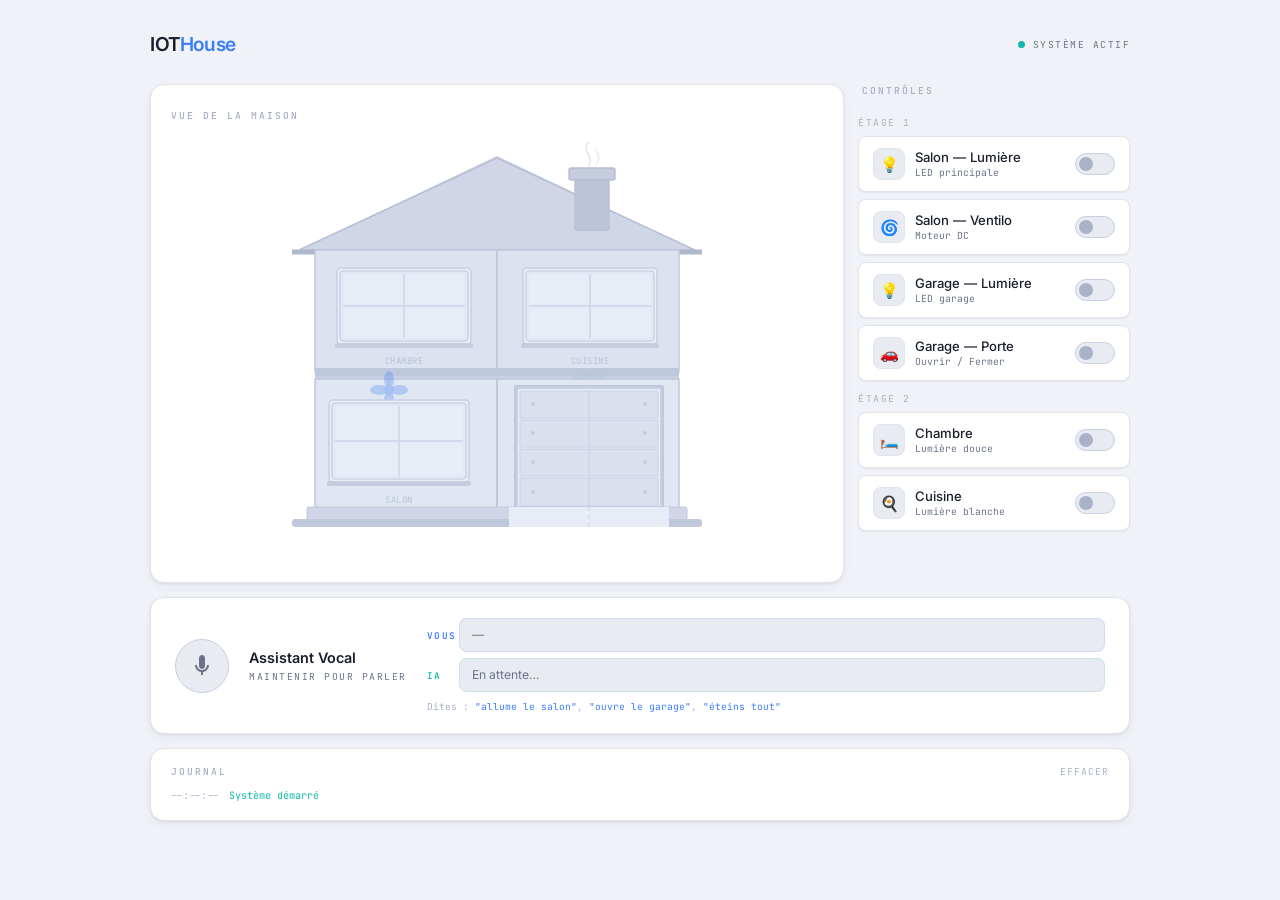
==== index.html @ 8f105ed3 "Connexion front et back" ====
<!DOCTYPE html>
<html lang="fr">
<head>
  <meta charset="UTF-8" />
  <meta name="viewport" content="width=device-width, initial-scale=1.0" />
  <title>IOT House — Maison Connectée</title>
  <link rel="preconnect" href="https://fonts.googleapis.com" />
  <link href="https://fonts.googleapis.com/css2?family=Inter:wght@300;400;500;600&family=JetBrains+Mono:wght@400;500&display=swap" rel="stylesheet" />
  <link rel="stylesheet" href="style.css" />
</head>
<body>

  <header>
    <div class="logo">IOT<span>House</span></div>
    <div class="header-right">
      <span class="status-dot"></span>
      <span class="status-label">SYSTÈME ACTIF</span>
    </div>
  </header>

  <main class="main-grid">

    <!-- ===== HOUSE ILLUSTRATION ===== -->
    <section class="house-card">
      <p class="card-label">Vue de la Maison</p>
      <div class="house-wrap">

        <svg id="house-svg" viewBox="0 0 520 420" xmlns="http://www.w3.org/2000/svg">

          <!-- TOIT -->
          <polygon points="58,114 260,18 462,114" fill="#c8cfe0"/>
          <polygon points="62,112 260,20 458,112" fill="#d0d6e8" stroke="#b8c0d4" stroke-width="1.5"/>
          <line x1="55" y1="114" x2="465" y2="114" stroke="#b0b8cc" stroke-width="5"/>

          <!-- Cheminée -->
          <rect x="338" y="34" width="34" height="58" rx="2" fill="#bcc4d8" stroke="#b8c0d4" stroke-width="1.5"/>
          <rect x="332" y="30" width="46" height="12" rx="2" fill="#c4ccde" stroke="#b8c0d4" stroke-width="1.5"/>
          <path d="M352 28 Q355 20 350 14 Q347 8 352 4" fill="none" stroke="#c8d0e4" stroke-width="1.5" stroke-linecap="round" opacity="0.6"/>
          <path d="M360 26 Q364 17 358 11" fill="none" stroke="#c8d0e4" stroke-width="1.5" stroke-linecap="round" opacity="0.4"/>

          <!-- ÉTAGE 2 : CHAMBRE | CUISINE -->
          <rect x="78" y="112" width="364" height="122" fill="#dce2f0" stroke="#c0c8dc" stroke-width="1.5"/>
          <line x1="260" y1="112" x2="260" y2="234" stroke="#c0c8dc" stroke-width="2"/>

          <!-- Fenêtre CHAMBRE -->
          <rect x="100" y="130" width="134" height="76" rx="4" fill="#eaecf6" stroke="#c8d0e4" stroke-width="1.5"/>
          <rect x="103" y="133" width="128" height="70" rx="3" fill="#e2e8f4" stroke="#c0c8dc" stroke-width="1"/>
          <rect id="win-chambre" x="106" y="136" width="122" height="64" rx="2" class="win off"/>
          <line x1="167" y1="136" x2="167" y2="200" stroke="#ccd4e8" stroke-width="1.5"/>
          <line x1="106" y1="168" x2="228" y2="168" stroke="#ccd4e8" stroke-width="1.5"/>
          <rect x="98" y="205" width="138" height="5" rx="2" fill="#c4ccde"/>

          <!-- Fenêtre CUISINE -->
          <rect x="286" y="130" width="134" height="76" rx="4" fill="#eaecf6" stroke="#c8d0e4" stroke-width="1.5"/>
          <rect x="289" y="133" width="128" height="70" rx="3" fill="#e2e8f4" stroke="#c0c8dc" stroke-width="1"/>
          <rect id="win-cuisine" x="292" y="136" width="122" height="64" rx="2" class="win off"/>
          <line x1="353" y1="136" x2="353" y2="200" stroke="#ccd4e8" stroke-width="1.5"/>
          <line x1="292" y1="168" x2="414" y2="168" stroke="#ccd4e8" stroke-width="1.5"/>
          <rect x="284" y="205" width="138" height="5" rx="2" fill="#c4ccde"/>

          <text x="167" y="226" class="svg-label">CHAMBRE</text>
          <text x="353" y="226" class="svg-label">CUISINE</text>

          <!-- PLANCHER -->
          <rect x="78" y="230" width="364" height="10" fill="#bcc8dc"/>
          <rect x="78" y="238" width="364" height="3" fill="#c8d0e4"/>

          <!-- ÉTAGE 1 : SALON | GARAGE -->
          <rect x="78" y="241" width="364" height="130" fill="#e0e6f2" stroke="#c0c8dc" stroke-width="1.5"/>
          <line x1="260" y1="241" x2="260" y2="371" stroke="#c0c8dc" stroke-width="2"/>

          <!-- Ventilateur SALON -->
          <g id="fan-group" opacity="0.35">
            <line x1="152" y1="241" x2="152" y2="249" stroke="#3b7df8" stroke-width="2"/>
            <circle cx="152" cy="252" r="5" fill="#3b7df8"/>
            <g id="fan-blades">
              <ellipse cx="152" cy="242" rx="5" ry="9" fill="#3b7df8" opacity="0.8"/>
              <ellipse cx="152" cy="242" rx="5" ry="9" fill="#3b7df8" opacity="0.8" transform="rotate(90,152,252)"/>
              <ellipse cx="152" cy="242" rx="5" ry="9" fill="#3b7df8" opacity="0.8" transform="rotate(180,152,252)"/>
              <ellipse cx="152" cy="242" rx="5" ry="9" fill="#3b7df8" opacity="0.8" transform="rotate(270,152,252)"/>
            </g>
          </g>

          <!-- Fenêtre SALON -->
          <rect x="92" y="262" width="140" height="82" rx="4" fill="#eaecf6" stroke="#c8d0e4" stroke-width="1.5"/>
          <rect x="95" y="265" width="134" height="76" rx="3" fill="#e2e8f4" stroke="#c0c8dc" stroke-width="1"/>
          <rect id="win-salon" x="98" y="268" width="128" height="70" rx="2" class="win off"/>
          <line x1="162" y1="268" x2="162" y2="338" stroke="#ccd4e8" stroke-width="1.5"/>
          <line x1="98"  y1="303" x2="226" y2="303" stroke="#ccd4e8" stroke-width="1.5"/>
          <rect x="90" y="343" width="144" height="5" rx="2" fill="#c4ccde"/>

          <!-- GARAGE -->
          <rect x="278" y="248" width="148" height="123" rx="2" fill="#c8d0e4" stroke="#c0c8dc" stroke-width="2"/>
          <rect x="281" y="251" width="142" height="117" rx="1" fill="#eaecf6"/>
          <rect id="garage-interior" x="282" y="252" width="140" height="115" fill="#ffd060" opacity="0" rx="1"/>

          <g id="garage-panel-1">
            <rect x="283" y="253" width="138" height="27" rx="1" fill="#dce0ee" stroke="#c8d0e4" stroke-width="1"/>
            <line x1="352" y1="253" x2="352" y2="280" stroke="#c8d0e4" stroke-width="1"/>
            <circle cx="296" cy="266" r="2" fill="#c4ccde"/>
            <circle cx="408" cy="266" r="2" fill="#c4ccde"/>
          </g>
          <g id="garage-panel-2">
            <rect x="283" y="282" width="138" height="27" rx="1" fill="#dce0ee" stroke="#c8d0e4" stroke-width="1"/>
            <line x1="352" y1="282" x2="352" y2="309" stroke="#c8d0e4" stroke-width="1"/>
            <circle cx="296" cy="295" r="2" fill="#c4ccde"/>
            <circle cx="408" cy="295" r="2" fill="#c4ccde"/>
          </g>
          <g id="garage-panel-3">
            <rect x="283" y="311" width="138" height="27" rx="1" fill="#dce0ee" stroke="#c8d0e4" stroke-width="1"/>
            <line x1="352" y1="311" x2="352" y2="338" stroke="#c8d0e4" stroke-width="1"/>
            <circle cx="296" cy="324" r="2" fill="#c4ccde"/>
            <circle cx="408" cy="324" r="2" fill="#c4ccde"/>
          </g>
          <g id="garage-panel-4">
            <rect x="283" y="340" width="138" height="28" rx="1" fill="#dce0ee" stroke="#c8d0e4" stroke-width="1"/>
            <line x1="352" y1="340" x2="352" y2="368" stroke="#c8d0e4" stroke-width="1"/>
            <circle cx="296" cy="354" r="2" fill="#c4ccde"/>
            <circle cx="408" cy="354" r="2" fill="#c4ccde"/>
          </g>

          <text x="162" y="365" class="svg-label">SALON</text>
          <text x="352" y="242" class="svg-label">GARAGE</text>

          <!-- SOL -->
          <rect x="70" y="369" width="380" height="14" rx="2" fill="#d0d6e8" stroke="#c0c8dc" stroke-width="1"/>
          <rect x="55" y="381" width="410" height="8" rx="3" fill="#c0c8dc"/>
          <rect x="272" y="369" width="160" height="20" fill="#e8ecf6"/>
          <line x1="352" y1="369" x2="352" y2="389" stroke="#c8d0e4" stroke-width="1" stroke-dasharray="4,4"/>

        </svg>

      </div>
    </section>

    <!-- ===== CONTROLS ===== -->
    <aside class="controls-panel">

      <p class="card-label" style="padding-left:4px;margin-bottom:8px">Contrôles</p>
      <p class="floor-label">Étage 1</p>

      <div class="room-card" id="card-salon" data-room="salon">
        <div class="room-info">
          <div class="room-icon">💡</div>
          <div>
            <div class="room-name">Salon — Lumière</div>
            <div class="room-sub">LED principale</div>
          </div>
        </div>
        <label class="toggle">
          <input type="checkbox" id="toggle-salon" />
          <span class="slider"></span>
        </label>
      </div>

      <div class="room-card fan-card" id="card-fan" data-room="fan">
        <div class="room-info">
          <div class="room-icon">🌀</div>
          <div>
            <div class="room-name">Salon — Ventilo</div>
            <div class="room-sub">Moteur DC</div>
          </div>
        </div>
        <label class="toggle motor-toggle">
          <input type="checkbox" id="toggle-fan" />
          <span class="slider"></span>
        </label>
      </div>

      <div class="room-card" id="card-garage-light" data-room="garage-light">
        <div class="room-info">
          <div class="room-icon">💡</div>
          <div>
            <div class="room-name">Garage — Lumière</div>
            <div class="room-sub">LED garage</div>
          </div>
        </div>
        <label class="toggle">
          <input type="checkbox" id="toggle-garage-light" />
          <span class="slider"></span>
        </label>
      </div>

      <div class="room-card garage-card" id="card-garage-door" data-room="garage-door">
        <div class="room-info">
          <div class="room-icon">🚗</div>
          <div>
            <div class="room-name">Garage — Porte</div>
            <div class="room-sub">Ouvrir / Fermer</div>
          </div>
        </div>
        <label class="toggle motor-toggle">
          <input type="checkbox" id="toggle-garage-door" />
          <span class="slider"></span>
        </label>
      </div>

      <p class="floor-label">Étage 2</p>

      <div class="room-card" id="card-chambre" data-room="chambre">
        <div class="room-info">
          <div class="room-icon">🛏️</div>
          <div>
            <div class="room-name">Chambre</div>
            <div class="room-sub">Lumière douce</div>
          </div>
        </div>
        <label class="toggle">
          <input type="checkbox" id="toggle-chambre" />
          <span class="slider"></span>
        </label>
      </div>

      <div class="room-card" id="card-cuisine" data-room="cuisine">
        <div class="room-info">
          <div class="room-icon">🍳</div>
          <div>
            <div class="room-name">Cuisine</div>
            <div class="room-sub">Lumière blanche</div>
          </div>
        </div>
        <label class="toggle">
          <input type="checkbox" id="toggle-cuisine" />
          <span class="slider"></span>
        </label>
      </div>

    </aside>
  </main>

  <!-- ===== MIC ===== -->
  <section class="mic-section">
    <div class="mic-card">
      <button class="mic-btn" id="micBtn" title="Maintenir pour parler">
        <svg width="24" height="24" viewBox="0 0 24 24" fill="none">
          <path id="mic-icon-body"  d="M12 1C10.34 1 9 2.34 9 4v8c0 1.66 1.34 3 3 3s3-1.34 3-3V4c0-1.66-1.34-3-3-3z"/>
          <path id="mic-icon-stand" d="M17 11c0 2.76-2.24 5-5 5s-5-2.24-5-5H5c0 3.53 2.61 6.43 6 6.92V21h2v-3.08C16.39 17.43 19 14.53 19 11h-2z"/>
        </svg>
      </button>
      <div class="mic-info">
        <div class="mic-title">Assistant Vocal</div>
        <div class="mic-status" id="micStatus">Maintenir pour parler</div>
      </div>
      <div class="mic-right">
        <div class="mic-conversation">
          <div class="mic-line user-line">
            <span class="mic-line-label">Vous</span>
            <span id="userText" class="transcript-box">—</span>
          </div>
          <div class="mic-line ai-line">
            <span class="mic-line-label">IA</span>
            <span id="aiReply" class="transcript-box" id="transcriptBox">En attente…</span>
          </div>
        </div>
        <div class="voice-hints">
          Dites : <em>"allume le salon"</em>, <em>"ouvre le garage"</em>, <em>"éteins tout"</em>
        </div>
      </div>
    </div>
  </section>

  <!-- ===== LOG ===== -->
  <section class="log-section">
    <div class="log-card">
      <div class="log-header">
        <span class="card-label" style="margin:0">Journal</span>
        <button class="log-clear" id="logClear">Effacer</button>
      </div>
      <div class="log-entries" id="logEntries">
        <div class="log-entry">
          <span class="log-time">--:--:--</span>
          <span class="log-msg info">Système démarré</span>
        </div>
      </div>
    </div>
  </section>

  <script src="app.js"></script>
</body>
</html>
---- style.css ----
/* ===================================================
   IOT House — style.css — Épuré clair
=================================================== */

@import url('https://fonts.googleapis.com/css2?family=Inter:wght@300;400;500;600&family=JetBrains+Mono:wght@400;500&display=swap');

:root {
  --bg:          #f0f2f7;
  --bg2:         #e8ebf2;
  --panel:       #ffffff;
  --panel2:      #f7f8fc;
  --border:      #e0e4ef;
  --border2:     #c8cfe0;

  --accent:      #3b7df8;
  --accent-dim:  rgba(59,125,248,0.07);
  --accent2:     #14b8a6;
  --accent2-dim: rgba(20,184,166,0.07);

  --text:        #1a1f2e;
  --text2:       #6b748a;
  --muted:       #aab2c8;
  --danger:      #e8445a;

  --radius:      8px;
  --radius-lg:   14px;
  --shadow:      0 1px 3px rgba(0,0,0,0.07), 0 4px 12px rgba(0,0,0,0.04);
  --shadow-sm:   0 1px 2px rgba(0,0,0,0.06);
}

*, *::before, *::after { margin:0; padding:0; box-sizing:border-box; }
html { scroll-behavior:smooth; }

body {
  background: var(--bg);
  color: var(--text);
  font-family: 'Inter', sans-serif;
  font-weight: 400;
  min-height: 100vh;
  display: flex;
  flex-direction: column;
  align-items: center;
  padding: 32px 16px 72px;
  overflow-x: hidden;
}

/* ── HEADER ── */
header {
  width: 100%; max-width: 980px;
  display: flex; justify-content: space-between; align-items: center;
  margin-bottom: 28px;
}

.logo {
  font-family: 'Inter', sans-serif;
  font-weight: 600;
  font-size: 1.2rem;
  letter-spacing: -0.4px;
  color: var(--text);
}
.logo span { color: var(--accent); }

.header-right { display: flex; align-items: center; gap: 8px; }
.status-dot {
  width: 7px; height: 7px; border-radius: 50%;
  background: var(--accent2); flex-shrink: 0;
  animation: blink 2.5s ease-in-out infinite;
}
@keyframes blink { 0%,100%{opacity:1} 50%{opacity:0.3} }
.status-label {
  font-size: 0.6rem; color: var(--text2);
  letter-spacing: 1.5px; text-transform: uppercase;
  font-family: 'JetBrains Mono', monospace;
}

/* ── MAIN GRID ── */
.main-grid {
  width: 100%; max-width: 980px;
  display: grid; grid-template-columns: 1fr 272px; gap: 14px;
}
@media(max-width:700px){ .main-grid{ grid-template-columns:1fr; } }

/* ── CARD BASE ── */
.house-card, .mic-card, .log-card {
  background: var(--panel);
  border: 1px solid var(--border);
  border-radius: var(--radius-lg);
  box-shadow: var(--shadow);
}

.card-label {
  font-size: 0.6rem; font-weight: 600;
  letter-spacing: 2px; text-transform: uppercase;
  color: var(--muted); margin-bottom: 16px;
  font-family: 'JetBrains Mono', monospace;
}

/* ── HOUSE CARD ── */
.house-card { padding: 24px 20px; overflow: hidden; }
.house-wrap { width: 100%; display: flex; justify-content: center; }
#house-svg  { width: 100%; max-width: 520px; height: auto; overflow: visible; }

.svg-label {
  fill: #b8c4d8; font-size: 9px;
  font-family: 'JetBrains Mono', monospace;
  text-anchor: middle; letter-spacing: 0.5px;
}
.win { transition: fill 0.4s ease, filter 0.4s ease; }
.win.off        { fill: #e8ecf6; filter: none; }
.win.salon-on   { fill: #ffe166; filter: drop-shadow(0 0 8px rgba(255,210,50,0.55)); }
.win.chambre-on { fill: #ffd04a; filter: drop-shadow(0 0 8px rgba(255,195,50,0.55)); }
.win.cuisine-on { fill: #b8e4ff; filter: drop-shadow(0 0 7px rgba(100,190,255,0.45)); }
.win.garage-on  { fill: #fff0a0; filter: drop-shadow(0 0 8px rgba(255,230,100,0.45)); }

#garage-interior { transition: opacity 0.5s ease; }
#garage-panel-1, #garage-panel-2, #garage-panel-3, #garage-panel-4 {
  transition: transform 0.38s cubic-bezier(0.4,0,0.2,1), opacity 0.38s ease;
  transform-box: fill-box; transform-origin: top center;
}
#fan-group { transition: opacity 0.4s ease; }
@keyframes spin-fan { from{transform:rotate(0deg)} to{transform:rotate(360deg)} }
#fan-blades { transform-box:fill-box; transform-origin:center; }
#fan-blades.spinning { animation: spin-fan 0.5s linear infinite; }
#fan-blades.slow     { animation: spin-fan 1.6s linear infinite; }

/* ── CONTROLS ── */
.controls-panel { display: flex; flex-direction: column; gap: 7px; }

.floor-label {
  font-size: 0.6rem; letter-spacing: 1.5px; text-transform: uppercase;
  color: var(--muted); font-family: 'JetBrains Mono', monospace; margin-top: 4px;
}

.room-card {
  background: var(--panel); border: 1px solid var(--border);
  border-radius: var(--radius); padding: 11px 14px;
  display: flex; align-items: center; justify-content: space-between;
  cursor: pointer; user-select: none;
  transition: border-color 0.18s, background 0.18s, box-shadow 0.18s;
  box-shadow: var(--shadow-sm);
}
.room-card:hover { border-color: var(--border2); background: var(--panel2); box-shadow: var(--shadow); }
.room-card.active             { border-color: rgba(59,125,248,0.35);  background: var(--accent-dim); }
.room-card.fan-card.active,
.room-card.garage-card.active { border-color: rgba(20,184,166,0.35);  background: var(--accent2-dim); }

.room-info { display: flex; align-items: center; gap: 10px; }
.room-icon {
  width: 32px; height: 32px; border-radius: 8px;
  background: var(--bg2); border: 1px solid var(--border);
  display: flex; align-items: center; justify-content: center;
  font-size: 0.95rem; flex-shrink: 0; transition: background 0.18s;
}
.room-card.active             .room-icon { background: rgba(59,125,248,0.1);  border-color: rgba(59,125,248,0.25); }
.room-card.fan-card.active    .room-icon,
.room-card.garage-card.active .room-icon { background: rgba(20,184,166,0.1);  border-color: rgba(20,184,166,0.25); }

.room-name { font-size: 0.82rem; font-weight: 500; color: var(--text); }
.room-sub  { font-size: 0.61rem; color: var(--text2); margin-top: 1px; font-family: 'JetBrains Mono', monospace; }

/* ── TOGGLE ── */
.toggle { position: relative; width: 40px; height: 22px; flex-shrink: 0; cursor: pointer; }
.toggle input { opacity: 0; width: 0; height: 0; position: absolute; }
.slider {
  position: absolute; inset: 0;
  background: var(--bg2); border: 1px solid var(--border2);
  border-radius: 22px; transition: background 0.22s, border-color 0.22s;
}
.slider::before {
  content: ''; position: absolute;
  width: 14px; height: 14px; left: 3px; top: 3px;
  background: var(--muted); border-radius: 50%;
  transition: transform 0.22s, background 0.22s;
}
.toggle       input:checked + .slider         { background: rgba(59,125,248,0.15); border-color: var(--accent); }
.toggle       input:checked + .slider::before { transform: translateX(18px); background: var(--accent); }
.motor-toggle input:checked + .slider         { background: rgba(20,184,166,0.15); border-color: var(--accent2); }
.motor-toggle input:checked + .slider::before { transform: translateX(18px); background: var(--accent2); }

/* ── MIC ── */
.mic-section { width: 100%; max-width: 980px; margin-top: 14px; }
.mic-card { padding: 20px 24px; display: flex; align-items: center; gap: 20px; }

.mic-btn {
  width: 54px; height: 54px; border-radius: 50%;
  background: var(--bg2); border: 1px solid var(--border2);
  display: flex; align-items: center; justify-content: center;
  cursor: pointer; flex-shrink: 0;
  transition: border-color 0.2s, background 0.2s, box-shadow 0.2s;
}
.mic-btn:hover { border-color: rgba(59,125,248,0.4); background: var(--accent-dim); }
.mic-btn.recording {
  border-color: var(--danger); background: rgba(232,68,90,0.07);
  animation: mic-ring 1.1s ease-in-out infinite;
}
#mic-icon-body, #mic-icon-stand { fill: var(--text2); transition: fill 0.2s; }
.mic-btn.recording #mic-icon-body,
.mic-btn.recording #mic-icon-stand { fill: var(--danger); }
@keyframes mic-ring {
  0%,100%{ box-shadow: 0 0 0 0   rgba(232,68,90,0.3); }
  50%    { box-shadow: 0 0 0 12px rgba(232,68,90,0); }
}

.mic-info  { min-width: 130px; }
.mic-title { font-size: 0.9rem; font-weight: 600; color: var(--text); margin-bottom: 4px; }
.mic-status {
  font-size: 0.6rem; color: var(--text2);
  letter-spacing: 1.5px; text-transform: uppercase;
  font-family: 'JetBrains Mono', monospace;
}
.mic-status.listening { color: var(--danger); font-weight: 500; }
.mic-status.processing { color: var(--accent); }

.mic-right { flex: 1; display: flex; flex-direction: column; gap: 8px; }

.mic-conversation { display: flex; flex-direction: column; gap: 6px; }

.mic-line { display: flex; align-items: baseline; gap: 8px; }

.mic-line-label {
  font-size: 0.58rem; font-weight: 600; letter-spacing: 1.5px;
  text-transform: uppercase; font-family: 'JetBrains Mono', monospace;
  flex-shrink: 0; width: 24px;
}
.user-line .mic-line-label { color: var(--accent); }
.ai-line   .mic-line-label { color: var(--accent2); }

.transcript-box {
  flex: 1;
  background: var(--bg2); border: 1px solid var(--border);
  border-radius: var(--radius); padding: 7px 12px;
  font-size: 0.76rem; color: var(--text2); line-height: 1.5;
  transition: border-color 0.3s, color 0.3s;
  display: inline-block;
}
.user-line .transcript-box { border-color: rgba(59,125,248,0.15); }
.ai-line   .transcript-box { border-color: rgba(20,184,166,0.15); }
.transcript-box.active { color: var(--text); }

.voice-hints {
  font-size: 0.6rem; color: var(--muted);
  font-family: 'JetBrains Mono', monospace;
}
.voice-hints em { font-style: normal; color: var(--accent); }

/* ── LOG ── */
.log-section { width: 100%; max-width: 980px; margin-top: 14px; }
.log-card    { padding: 16px 20px; }
.log-header  { display: flex; justify-content: space-between; align-items: center; margin-bottom: 10px; }

.log-clear {
  background: none; border: none; font-family: 'JetBrains Mono', monospace;
  font-size: 0.6rem; color: var(--muted); cursor: pointer;
  transition: color 0.2s; letter-spacing: 1px; text-transform: uppercase;
}
.log-clear:hover { color: var(--danger); }

.log-entries {
  display: flex; flex-direction: column; gap: 5px;
  max-height: 110px; overflow-y: auto;
}
.log-entries::-webkit-scrollbar       { width: 3px; }
.log-entries::-webkit-scrollbar-track { background: transparent; }
.log-entries::-webkit-scrollbar-thumb { background: var(--border2); border-radius: 3px; }

.log-entry { display: flex; gap: 10px; font-size: 0.64rem; line-height: 1.5; font-family: 'JetBrains Mono', monospace; }
.log-time  { color: var(--muted); flex-shrink: 0; }
.log-msg      { color: var(--text2); }
.log-msg.cmd  { color: var(--accent); }
.log-msg.err  { color: var(--danger); }
.log-msg.info { color: var(--accent2); }

::-webkit-scrollbar       { width: 4px; }
::-webkit-scrollbar-track { background: transparent; }
::-webkit-scrollbar-thumb { background: var(--border2); border-radius: 4px; }
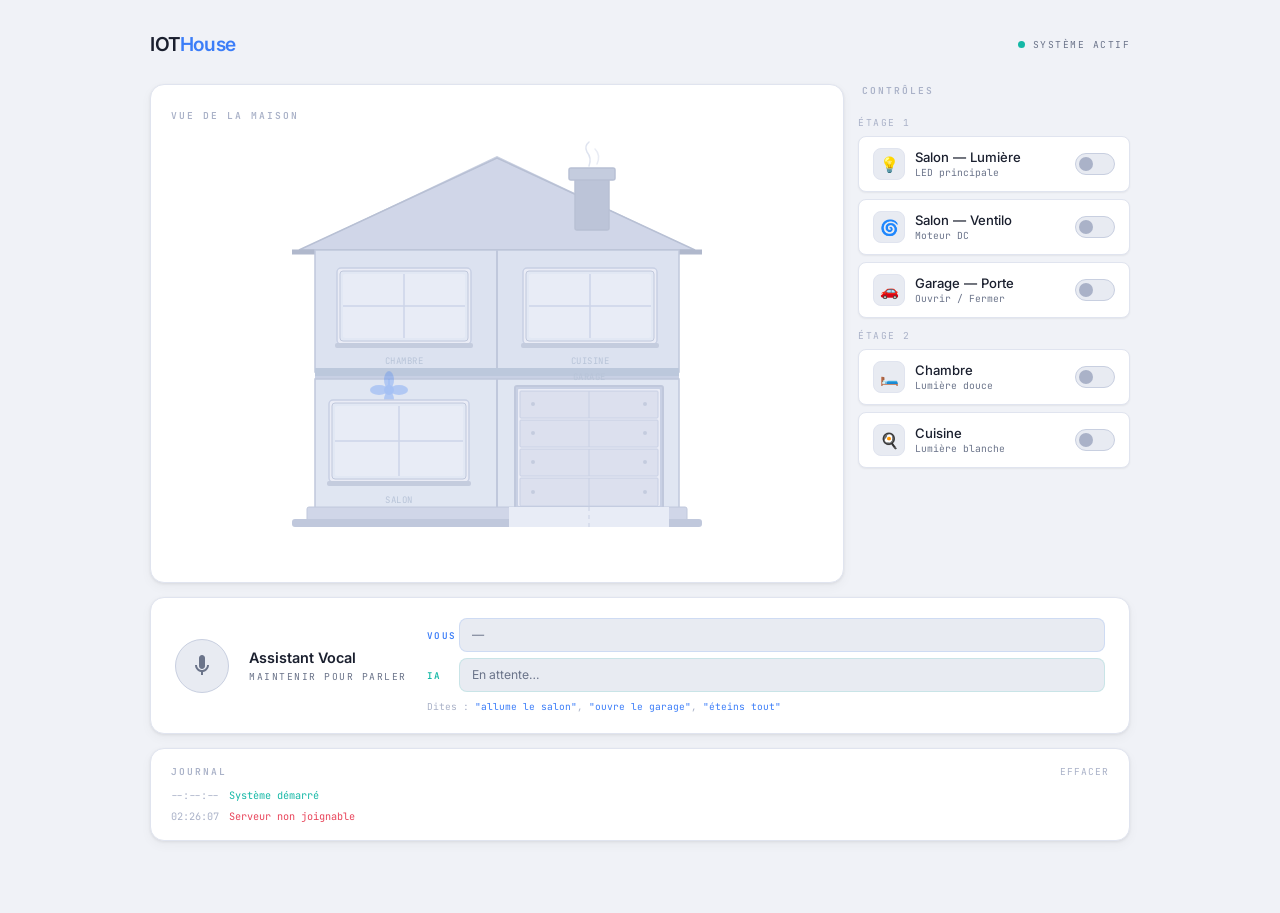
==== commit f892d890: "Version presque final" ====
--- a/index.html
+++ b/index.html
@@ -163,20 +163,6 @@
         </div>
         <label class="toggle motor-toggle">
           <input type="checkbox" id="toggle-fan" />
-          <span class="slider"></span>
-        </label>
-      </div>
-
-      <div class="room-card" id="card-garage-light" data-room="garage-light">
-        <div class="room-info">
-          <div class="room-icon">💡</div>
-          <div>
-            <div class="room-name">Garage — Lumière</div>
-            <div class="room-sub">LED garage</div>
-          </div>
-        </div>
-        <label class="toggle">
-          <input type="checkbox" id="toggle-garage-light" />
           <span class="slider"></span>
         </label>
       </div>
